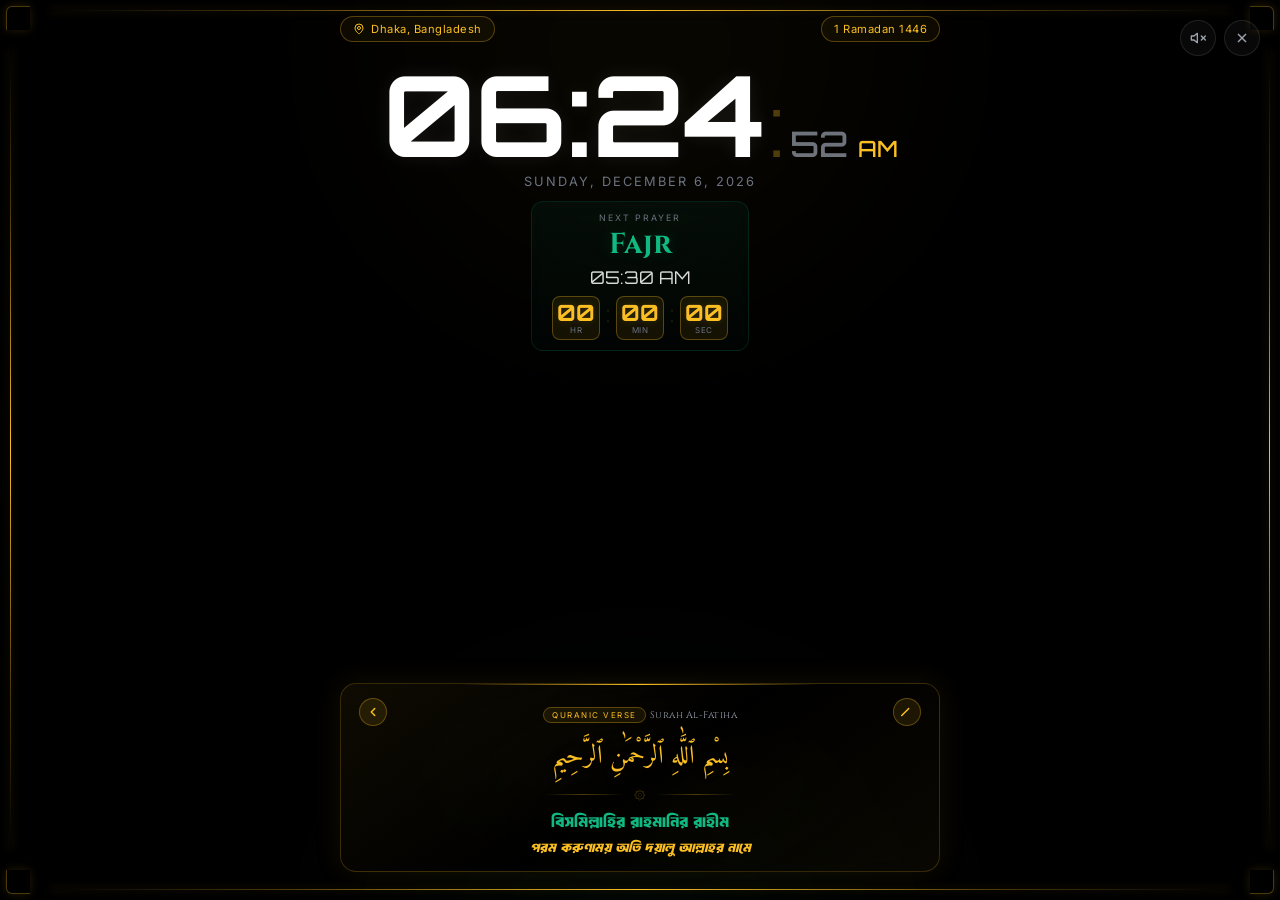
==== display.html @ a0a32475 "Add files via upload" ====
<!DOCTYPE html>
<html lang="en">
<head>
    <meta charset="UTF-8">
    <meta name="viewport" content="width=device-width, initial-scale=1.0, maximum-scale=5.0, user-scalable=no, viewport-fit=cover">
    <title>Noor Al-Waqt | Display Mode</title>
    <meta name="theme-color" content="#000000">

    <!-- Fonts -->
    <link rel="preconnect" href="https://fonts.googleapis.com">
    <link rel="preconnect" href="https://fonts.gstatic.com" crossorigin>
    <link href="https://fonts.googleapis.com/css2?family=Amiri:ital,wght@0,400;0,700;1,400&family=Cinzel:wght@400;700&family=Inter:wght@300;400;500;600&family=Noto+Sans+Bengali:wght@300;400;500;700&family=Orbitron:wght@400;500;600;700&family=Tajawal:wght@400;500;700&display=swap" rel="stylesheet">

    <link rel="stylesheet" href="display.css?v=1.0.3">
    <link rel="icon" type="image/png" href="logo.png" />
</head>
<body>
    <!-- Ambient Glow Effects -->
    <div class="ambient-glow top-glow"></div>
    <div class="ambient-glow bottom-glow"></div>

    <!-- Golden Border Frame -->
    <div class="golden-frame">
        <div class="corner corner-tl"></div>
        <div class="corner corner-tr"></div>
        <div class="corner corner-bl"></div>
        <div class="corner corner-br"></div>
        <div class="frame-line frame-top"></div>
        <div class="frame-line frame-bottom"></div>
        <div class="frame-line frame-left"></div>
        <div class="frame-line frame-right"></div>
    </div>

    <!-- Main Container -->
    <div class="display-container">

        <!-- Header Info -->
        <div class="header-section">
            <div class="location-chip">
                <svg class="location-icon" viewBox="0 0 24 24" fill="none" stroke="currentColor" stroke-width="2">
                    <path d="M20 10c0 6-8 12-8 12s-8-6-8-12a8 8 0 0 1 16 0Z"/>
                    <circle cx="12" cy="10" r="3"/>
                </svg>
                <span id="location-text">Dhaka, Bangladesh</span>
            </div>
            <div class="date-chip">
                <span id="islamic-date">1 Ramadan 1446</span>
            </div>
        </div>

        <!-- Clock Section -->
        <div class="clock-section">
            <div class="clock-display">
                <span class="time-main" id="main-time">00:00</span>
                <span class="time-separator">:</span>
                <span class="time-seconds" id="main-seconds">00</span>
                <span class="time-ampm" id="main-ampm">AM</span>
            </div>
            <div class="gregorian-date" id="gregorian-date">Monday, January 1, 2026</div>
        </div>

        <!-- Prayer Info Section (Hidden during Sunrise) -->
        <div class="prayer-section" id="prayer-section">
            <div class="prayer-label">Next Prayer</div>
            <div class="prayer-name" id="prayer-name">Fajr</div>
            <div class="prayer-time" id="prayer-time">05:30 AM</div>

            <!-- Fixed Width Countdown Boxes -->
            <div class="countdown-wrapper">
                <div class="countdown-box">
                    <span class="countdown-value" id="count-h">00</span>
                    <span class="countdown-label">hr</span>
                </div>
                <span class="countdown-divider">:</span>
                <div class="countdown-box">
                    <span class="countdown-value" id="count-m">00</span>
                    <span class="countdown-label">min</span>
                </div>
                <span class="countdown-divider">:</span>
                <div class="countdown-box">
                    <span class="countdown-value" id="count-s">00</span>
                    <span class="countdown-label">sec</span>
                </div>
            </div>
        </div>

        <!-- Sunrise Message (Shown only during Sunrise) -->
        <div class="sunrise-section hidden" id="sunrise-section">
            <div class="sunrise-icon">
                <svg viewBox="0 0 64 64" fill="none">
                    <circle cx="32" cy="32" r="12" fill="url(#sunGradient)"/>
                    <g stroke="url(#sunGradient)" stroke-width="2" stroke-linecap="round">
                        <line x1="32" y1="8" x2="32" y2="4"/>
                        <line x1="32" y1="60" x2="32" y2="56"/>
                        <line x1="8" y1="32" x2="4" y2="32"/>
                        <line x1="60" y1="32" x2="56" y2="32"/>
                        <line x1="15" y1="15" x2="12" y2="12"/>
                        <line x1="49" y1="49" x2="52" y2="52"/>
                        <line x1="15" y1="49" x2="12" y2="52"/>
                        <line x1="49" y1="15" x2="52" y2="12"/>
                    </g>
                    <defs>
                        <linearGradient id="sunGradient" x1="0" y1="0" x2="64" y2="64">
                            <stop offset="0%" stop-color="#fbbf24"/>
                            <stop offset="100%" stop-color="#f59e0b"/>
                        </linearGradient>
                    </defs>
                </svg>
            </div>
            <div class="sunrise-text">Sunrise</div>
            <div class="sunrise-time" id="sunrise-time">06:15 AM</div>
            <div class="sunrise-message">Time for Ishraq Prayer</div>
        </div>

        <!-- Ayat Box -->
        <div class="ayat-container">
            <div class="ayat-glow"></div>
            <div class="ayat-content">
                <div class="ayat-header">
                    <button id="prev-ayat" class="mini-nav-btn" aria-label="Previous Verse" style="background: rgba(251, 191, 36, 0.1); border: 1px solid var(--gold-dim); color: var(--gold-primary); border-radius: 50%; width: 28px; height: 28px; display: flex; align-items: center; justify-content: center; cursor: pointer;">
                        <svg viewBox="0 0 24 24" width="14" height="14" fill="none" stroke="currentColor" stroke-width="2.5" stroke-linecap="round" stroke-linejoin="round"><path d="m15 18-6-6 6-6"/></svg>
                    </button>
                    <div style="text-align: center; flex: 1;">
                        <span class="ayat-badge">Quranic Verse</span>
                        <span class="surah-name" id="surah-name">Surah Al-Fatiha</span>
                    </div>
                    <button id="next-ayat" class="mini-nav-btn" aria-label="Next Verse" style="background: rgba(251, 191, 36, 0.1); border: 1px solid var(--gold-dim); color: var(--gold-primary); border-radius: 50%; width: 28px; height: 28px; display: flex; align-items: center; justify-content: center; cursor: pointer;">
                        <svg viewBox="0 0 24 24" width="14" height="14" fill="none" stroke="currentColor" stroke-width="2.5" stroke-linecap="round" stroke-linejoin="round"><path d="m9 18 6-6 6-6" transform="rotate(180 12 12)"/></svg>
                    </button>
                </div>
                <div class="ayat-arabic" id="ayat-arabic">بِسْمِ ٱللَّٰهِ ٱلرَّحْمَٰনِ ٱلرَّحِيمِ</div>
                <div class="divider">
                    <span class="divider-line"></span>
                    <span class="divider-icon">۞</span>
                    <span class="divider-line"></span>
                </div>
                <div class="ayat-pronounce" id="ayat-pronounce">বিসমিল্লাহির রাহমানির রাহীম</div>
                <div class="ayat-meaning" id="ayat-meaning">পরম করুণাময় অতি দয়ালু আল্লাহর নামে</div>
            </div>
        </div>

    </div>

    <!-- Exit Button -->
    <button class="exit-btn" id="exit-btn" aria-label="Exit Display Mode">
        <svg viewBox="0 0 24 24" fill="none" stroke="currentColor" stroke-width="2">
            <path d="M18 6 6 18"/>
            <path d="m6 6 12 12"/>
        </svg>
    </button>

    <!-- Mute Button -->
    <button class="mute-btn" id="mute-btn" aria-label="Mute/Unmute Quran Radio">
        <svg id="mute-icon-display" viewBox="0 0 24 24" fill="none" stroke="currentColor" stroke-width="2" stroke-linecap="round" stroke-linejoin="round">
            <path d="M11 5L6 9H2v6h4l5 4V5z"/>
            <line x1="23" y1="9" x2="17" y2="15"/>
            <line x1="17" y1="9" x2="23" y2="15"/>
        </svg>
        <svg id="unmute-icon-display" class="hidden" viewBox="0 0 24 24" fill="none" stroke="currentColor" stroke-width="2" stroke-linecap="round" stroke-linejoin="round">
            <path d="M11 5L6 9H2v6h4l5 4V5z"/>
            <path d="M19.07 4.93a10 10 0 0 1 0 14.14"/>
            <path d="M15.54 8.46a5 5 0 0 1 0 7.07"/>
        </svg>
    </button>

    <script src="display.js?v=1.0.3"></script>
</body>
</html>
---- display.css ----
/* ============================================
   NOOR AL-WAQT - DISPLAY MODE
   Professional AMOLED Display with Golden Glow
   ============================================ */

@font-face {
    font-family: 'BanglaCustom';
    src: url('Bangla_font.ttf') format('truetype');
    font-display: swap;
}

:root {
    --pure-black: #000000;
    --gold-primary: #fbbf24;
    --gold-bright: #fcd34d;
    --gold-dim: rgba(251, 191, 36, 0.3);
    --gold-glow: rgba(251, 191, 36, 0.15);
    --emerald: #10b981;
    --emerald-glow: rgba(16, 185, 129, 0.2);
    --text-white: #ffffff;
    --text-gray: #9ca3af;
    --text-dim: #6b7280;

    --font-digital: 'Orbitron', monospace;
    --font-arabic: 'Amiri', 'Tajawal', serif;
    --font-bangla: 'BanglaCustom', 'Noto Sans Bengali', sans-serif;
    --font-heading: 'Cinzel', serif;
    --font-body: 'Inter', sans-serif;
}

/* Reset - Pure Black Base */
* {
    margin: 0;
    padding: 0;
    box-sizing: border-box;
    -webkit-tap-highlight-color: transparent;
}

html, body {
    width: 100%;
    height: 100%;
    background: var(--pure-black);
    color: var(--text-white);
    font-family: var(--font-body);
    overflow: hidden;
}

/* ============================================
   AMBIENT GLOW EFFECTS
   ============================================ */
.ambient-glow {
    position: fixed;
    width: 60vw;
    height: 60vh;
    border-radius: 50%;
    filter: blur(120px);
    opacity: 0.06;
    pointer-events: none;
    z-index: 0;
}

.top-glow {
    top: -25%;
    left: 50%;
    transform: translateX(-50%);
    background: radial-gradient(circle, var(--gold-primary) 0%, transparent 70%);
}

.bottom-glow {
    bottom: -35%;
    left: 50%;
    transform: translateX(-50%);
    background: radial-gradient(circle, var(--emerald) 0%, transparent 70%);
}

/* ============================================
   GOLDEN FRAME BORDER
   ============================================ */
.golden-frame {
    position: fixed;
    top: 0;
    left: 0;
    right: 0;
    bottom: 0;
    pointer-events: none;
    z-index: 100;
}

.frame-line {
    position: absolute;
    background: linear-gradient(90deg, 
        transparent 0%, 
        var(--gold-dim) 20%, 
        var(--gold-primary) 50%, 
        var(--gold-dim) 80%, 
        transparent 100%
    );
}

.frame-top {
    top: 10px;
    left: 50px;
    right: 50px;
    height: 1px;
    box-shadow: 0 0 8px var(--gold-dim);
}

.frame-bottom {
    bottom: 10px;
    left: 50px;
    right: 50px;
    height: 1px;
    box-shadow: 0 0 8px var(--gold-dim);
}

.frame-left {
    left: 10px;
    top: 50px;
    bottom: 50px;
    width: 1px;
    background: linear-gradient(180deg, 
        transparent 0%, 
        var(--gold-dim) 20%, 
        var(--gold-primary) 50%, 
        var(--gold-dim) 80%, 
        transparent 100%
    );
    box-shadow: 0 0 8px var(--gold-dim);
}

.frame-right {
    right: 10px;
    top: 50px;
    bottom: 50px;
    width: 1px;
    background: linear-gradient(180deg, 
        transparent 0%, 
        var(--gold-dim) 20%, 
        var(--gold-primary) 50%, 
        var(--gold-dim) 80%, 
        transparent 100%
    );
    box-shadow: 0 0 8px var(--gold-dim);
}

/* Corner Accents */
.corner {
    position: absolute;
    width: 24px;
    height: 24px;
    border: 1px solid var(--gold-dim);
    box-shadow: 0 0 10px var(--gold-glow);
}

.corner-tl {
    top: 6px;
    left: 6px;
    border-right: none;
    border-bottom: none;
    border-top-left-radius: 6px;
}

.corner-tr {
    top: 6px;
    right: 6px;
    border-left: none;
    border-bottom: none;
    border-top-right-radius: 6px;
}

.corner-bl {
    bottom: 6px;
    left: 6px;
    border-right: none;
    border-top: none;
    border-bottom-left-radius: 6px;
}

.corner-br {
    bottom: 6px;
    right: 6px;
    border-left: none;
    border-top: none;
    border-bottom-right-radius: 6px;
}

/* ============================================
   MAIN CONTAINER
   ============================================ */
.display-container {
    position: relative;
    width: 100%;
    height: 100vh;
    height: 100dvh;
    display: flex;
    flex-direction: column;
    justify-content: flex-start;
    align-items: center;
    padding: 16px 32px 20px;
    gap: 12px;
    z-index: 10;
    overflow-y: auto;
}

.hidden {
    display: none !important;
}

/* ============================================
   HEADER SECTION
   ============================================ */
.header-section {
    display: flex;
    justify-content: space-between;
    align-items: center;
    width: 100%;
    max-width: 600px;
    flex-shrink: 0;
}

.location-chip, .date-chip {
    display: flex;
    align-items: center;
    gap: 6px;
    padding: 5px 12px;
    background: rgba(251, 191, 36, 0.05);
    border: 1px solid var(--gold-dim);
    border-radius: 16px;
    font-size: 0.7rem;
    color: var(--gold-primary);
    letter-spacing: 0.5px;
}

.location-icon {
    width: 12px;
    height: 12px;
}

/* ============================================
   CLOCK SECTION
   ============================================ */
.clock-section {
    text-align: center;
    flex-shrink: 0;
    margin-top: 4px;
}

.clock-display {
    display: flex;
    align-items: baseline;
    justify-content: center;
    gap: 4px;
    line-height: 1;
}

.time-main {
    font-family: var(--font-digital);
    font-size: clamp(3.5rem, 12vw, 7rem);
    font-weight: 700;
    color: var(--text-white);
    text-shadow: 0 0 20px rgba(255, 255, 255, 0.08);
    letter-spacing: -1px;
}

.time-separator {
    font-family: var(--font-digital);
    font-size: clamp(2.5rem, 8vw, 5rem);
    color: var(--gold-dim);
    animation: pulse 1s ease-in-out infinite;
}

.time-seconds {
    font-family: var(--font-digital);
    font-size: clamp(1.2rem, 4vw, 2.2rem);
    font-weight: 500;
    color: var(--text-gray);
    opacity: 0.7;
    min-width: 50px;
    text-align: center;
}

.time-ampm {
    font-family: var(--font-digital);
    font-size: clamp(0.9rem, 2.5vw, 1.4rem);
    color: var(--gold-primary);
    margin-left: 6px;
    font-weight: 500;
}

.gregorian-date {
    margin-top: 4px;
    font-size: clamp(0.65rem, 1.8vw, 0.8rem);
    color: var(--text-dim);
    letter-spacing: 2px;
    text-transform: uppercase;
}

@keyframes pulse {
    0%, 100% { opacity: 0.4; }
    50% { opacity: 0.9; }
}

/* ============================================
   COMPACT PRAYER SECTION
   ============================================ */
.prayer-section {
    text-align: center;
    padding: 10px 20px;
    background: linear-gradient(180deg, 
        rgba(16, 185, 129, 0.06) 0%, 
        rgba(16, 185, 129, 0.02) 100%
    );
    border: 1px solid rgba(16, 185, 129, 0.15);
    border-radius: 12px;
    backdrop-filter: blur(10px);
    flex-shrink: 0;
}

.prayer-label {
    font-size: 0.55rem;
    color: var(--text-dim);
    text-transform: uppercase;
    letter-spacing: 2px;
    margin-bottom: 2px;
}

.prayer-name {
    font-family: var(--font-heading);
    font-size: clamp(1.2rem, 4vw, 1.8rem);
    color: var(--emerald);
    font-weight: 700;
    text-shadow: 0 0 15px var(--emerald-glow);
    margin-bottom: 2px;
}

.prayer-time {
    font-family: var(--font-digital);
    font-size: clamp(0.85rem, 2.5vw, 1.1rem);
    color: var(--text-white);
    opacity: 0.85;
    margin-bottom: 8px;
}

/* Fixed Width Countdown Boxes */
.countdown-wrapper {
    display: flex;
    justify-content: center;
    align-items: center;
    gap: 6px;
}

.countdown-box {
    display: flex;
    flex-direction: column;
    align-items: center;
    justify-content: center;
    min-width: 44px;
    height: 44px;
    background: rgba(251, 191, 36, 0.08);
    border: 1px solid var(--gold-dim);
    border-radius: 8px;
    padding: 4px;
}

.countdown-value {
    font-family: var(--font-digital);
    font-size: clamp(1.1rem, 3vw, 1.4rem);
    font-weight: 700;
    color: var(--gold-primary);
    line-height: 1;
    text-shadow: 0 0 8px var(--gold-glow);
    min-width: 28px;
    text-align: center;
}

.countdown-label {
    font-size: 0.5rem;
    color: var(--text-dim);
    text-transform: uppercase;
    letter-spacing: 0.5px;
    margin-top: 2px;
}

.countdown-divider {
    font-family: var(--font-digital);
    font-size: clamp(1rem, 2.5vw, 1.3rem);
    color: var(--gold-dim);
    opacity: 0.5;
    padding-bottom: 8px;
}

/* ============================================
   SUNRISE SECTION
   ============================================ */
.sunrise-section {
    text-align: center;
    padding: 12px 28px;
    animation: fadeIn 0.5s ease;
    flex-shrink: 0;
}

@keyframes fadeIn {
    from { opacity: 0; transform: translateY(-10px); }
    to { opacity: 1; transform: translateY(0); }
}

.sunrise-icon {
    width: 48px;
    height: 48px;
    margin: 0 auto 8px;
    animation: sunPulse 3s ease-in-out infinite;
}

@keyframes sunPulse {
    0%, 100% { transform: scale(1); filter: drop-shadow(0 0 8px var(--gold-dim)); }
    50% { transform: scale(1.05); filter: drop-shadow(0 0 15px var(--gold-primary)); }
}

.sunrise-text {
    font-family: var(--font-heading);
    font-size: clamp(1.4rem, 4vw, 2rem);
    color: var(--gold-primary);
    font-weight: 700;
    text-shadow: 0 0 15px var(--gold-glow);
    margin-bottom: 2px;
}

.sunrise-time {
    font-family: var(--font-digital);
    font-size: clamp(1rem, 2.5vw, 1.3rem);
    color: var(--text-white);
    margin-bottom: 6px;
}

.sunrise-message {
    font-size: 0.65rem;
    color: var(--text-gray);
    letter-spacing: 1px;
    padding: 4px 12px;
    background: rgba(251, 191, 36, 0.05);
    border-radius: 16px;
    display: inline-block;
}

/* ============================================
   AYAT CONTAINER
   ============================================ */
.ayat-container {
    position: relative;
    width: 100%;
    max-width: 600px;
    margin-top: auto;
    margin-bottom: 8px;
    flex-shrink: 0;
}

.ayat-glow {
    position: absolute;
    top: 50%;
    left: 50%;
    transform: translate(-50%, -50%);
    width: 85%;
    height: 110%;
    background: radial-gradient(ellipse, var(--gold-glow) 0%, transparent 70%);
    filter: blur(25px);
    opacity: 0.4;
    pointer-events: none;
}

.ayat-content {
    position: relative;
    background: linear-gradient(145deg, 
        rgba(251, 191, 36, 0.06) 0%, 
        rgba(0, 0, 0, 0.9) 50%,
        rgba(251, 191, 36, 0.04) 100%
    );
    border: 1px solid rgba(251, 191, 36, 0.2);
    border-radius: 16px;
    padding: 14px 18px;
    backdrop-filter: blur(15px);
    box-shadow: 0 0 30px rgba(251, 191, 36, 0.08);
}

.ayat-content::before {
    content: '';
    position: absolute;
    top: 0;
    left: 20%;
    right: 20%;
    height: 1px;
    background: linear-gradient(90deg, 
        transparent 0%, 
        var(--gold-primary) 50%, 
        transparent 100%
    );
}

.ayat-header {
    display: flex;
    justify-content: space-between;
    align-items: center;
    margin-bottom: 8px;
}

.ayat-badge {
    font-size: 0.5rem;
    color: var(--gold-primary);
    text-transform: uppercase;
    letter-spacing: 1.5px;
    padding: 2px 8px;
    background: rgba(251, 191, 36, 0.08);
    border-radius: 8px;
    border: 1px solid var(--gold-dim);
}

.surah-name {
    font-family: var(--font-heading);
    font-size: 0.6rem;
    color: var(--text-gray);
    letter-spacing: 0.5px;
}

.ayat-arabic {
    font-family: var(--font-arabic);
    font-size: clamp(1.1rem, 3.5vw, 1.6rem);
    color: var(--gold-primary);
    text-align: center;
    line-height: 1.7;
    direction: rtl;
    text-shadow: 0 0 20px var(--gold-glow);
    margin-bottom: 8px;
    min-height: 45px;
    display: flex;
    align-items: center;
    justify-content: center;
    transition: opacity 0.3s ease;
}

/* Divider */
.divider {
    display: flex;
    align-items: center;
    justify-content: center;
    gap: 10px;
    margin: 8px 0;
}

.divider-line {
    flex: 1;
    max-width: 80px;
    height: 1px;
    background: linear-gradient(90deg, 
        transparent 0%, 
        var(--gold-dim) 50%, 
        transparent 100%
    );
}

.divider-icon {
    color: var(--gold-dim);
    font-size: 0.75rem;
}

.ayat-pronounce {
    font-family: var(--font-bangla);
    font-size: clamp(0.75rem, 2.2vw, 0.95rem);
    color: var(--emerald);
    text-align: center;
    line-height: 1.5;
    margin-bottom: 6px;
    transition: opacity 0.3s ease;
}

.ayat-meaning {
    font-family: var(--font-bangla);
    font-size: clamp(0.65rem, 1.8vw, 0.8rem);
    color: var(--gold-primary);
    text-align: center;
    line-height: 1.4;
    font-style: italic;
    transition: opacity 0.3s ease;
}

/* ============================================
   EXIT BUTTON
   ============================================ */
.exit-btn {
    position: fixed;
    top: 20px;
    right: 20px;
    width: 36px;
    height: 36px;
    background: rgba(255, 255, 255, 0.03);
    border: 1px solid rgba(255, 255, 255, 0.1);
    border-radius: 50%;
    color: var(--text-gray);
    cursor: pointer;
    display: flex;
    align-items: center;
    justify-content: center;
    transition: all 0.3s ease;
    z-index: 200;
}

.exit-btn svg {
    width: 16px;
    height: 16px;
}

.exit-btn:hover {
    background: rgba(239, 68, 68, 0.2);
    border-color: rgba(239, 68, 68, 0.5);
    color: #ef4444;
}

/* ============================================
   MUTE BUTTON
   ============================================ */
.mute-btn {
    position: fixed;
    top: 20px;
    right: 64px;
    width: 36px;
    height: 36px;
    background: rgba(255, 255, 255, 0.03);
    border: 1px solid rgba(255, 255, 255, 0.1);
    border-radius: 50%;
    color: var(--text-gray);
    cursor: pointer;
    display: flex;
    align-items: center;
    justify-content: center;
    transition: all 0.3s ease;
    z-index: 200;
}

.mute-btn svg {
    width: 16px;
    height: 16px;
}

.mute-btn:hover {
    background: rgba(251, 191, 36, 0.1);
    border-color: var(--gold-dim);
    color: var(--gold-primary);
}

.mute-btn.active {
    background: rgba(251, 191, 36, 0.15);
    border-color: var(--gold-primary);
    color: var(--gold-primary);
}

.mini-nav-btn {
    transition: all 0.2s ease;
}

.mini-nav-btn:hover {
    background: rgba(251, 191, 36, 0.2) !important;
    transform: scale(1.1);
}

.mini-nav-btn:active {
    transform: scale(0.9);
}

/* ============================================
   RESPONSIVE DESIGN
   ============================================ */

/* Mobile Portrait */
@media (max-width: 480px) {
    .display-container {
        padding: 14px 20px 16px;
        gap: 10px;
    }

    .header-section {
        max-width: 100%;
    }

    .location-chip, .date-chip {
        font-size: 0.6rem;
        padding: 4px 8px;
    }

    .clock-section {
        margin-top: 2px;
    }

    .time-seconds {
        min-width: 40px;
    }

    .prayer-section {
        padding: 8px 16px;
    }

    .countdown-box {
        min-width: 38px;
        height: 38px;
    }

    .countdown-value {
        font-size: 1rem;
        min-width: 24px;
    }

    .ayat-container {
        max-width: 100%;
        margin-bottom: 4px;
    }

    .ayat-content {
        padding: 12px 14px;
    }

    .golden-frame .frame-top,
    .golden-frame .frame-bottom {
        left: 30px;
        right: 30px;
    }

    .golden-frame .frame-left,
    .golden-frame .frame-right {
        top: 35px;
        bottom: 35px;
    }

    .corner {
        width: 18px;
        height: 18px;
    }

    .exit-btn, .mute-btn {
        width: 32px;
        height: 32px;
    }

    .mute-btn {
        right: 56px;
    }
}

/* Mobile Landscape - KEY FIX */
@media (max-height: 500px) and (orientation: landscape) {
    .display-container {
        padding: 10px 40px 12px;
        gap: 6px;
        justify-content: flex-start;
    }

    .header-section {
        max-width: 500px;
    }

    .clock-section {
        margin-top: 0;
    }

    .time-main {
        font-size: clamp(2.2rem, 10vh, 4rem);
    }

    .time-separator {
        font-size: clamp(1.6rem, 7vh, 3rem);
    }

    .time-seconds {
        font-size: clamp(0.9rem, 3vh, 1.4rem);
        min-width: 36px;
    }

    .time-ampm {
        font-size: clamp(0.7rem, 2vh, 1rem);
    }

    .prayer-section {
        padding: 6px 16px;
    }

    .prayer-name {
        font-size: clamp(1rem, 3.5vh, 1.5rem);
    }

    .countdown-box {
        min-width: 36px;
        height: 36px;
    }

    .countdown-value {
        font-size: 0.95rem;
    }

    .sunrise-section {
        padding: 8px 20px;
    }

    .sunrise-icon {
        width: 36px;
        height: 36px;
    }

    .ayat-container {
        max-width: 450px;
        margin-top: 4px;
        margin-bottom: 2px;
    }

    .ayat-content {
        padding: 10px 14px;
    }

    .ayat-arabic {
        font-size: clamp(0.9rem, 2.8vh, 1.3rem);
        min-height: 32px;
        margin-bottom: 4px;
    }

    .divider {
        margin: 4px 0;
    }

    .ayat-pronounce {
        font-size: clamp(0.65rem, 2vh, 0.8rem);
        margin-bottom: 2px;
    }

    .ayat-meaning {
    font-size: clamp(0.55rem, 1.6vh, 0.7rem);
    }

    .exit-btn, .mute-btn {
        top: 10px;
        width: 28px;
        height: 28px;
    }

    .mute-btn {
        right: 44px;
    }
}

/* Tablet */
@media (min-width: 769px) and (max-width: 1024px) {
    .display-container {
        padding: 20px 50px 24px;
        gap: 14px;
    }

    .ayat-container {
        max-width: 550px;
    }
}

/* Large Screens */
@media (min-width: 1400px) {
    .display-container {
        padding: 24px 80px 28px;
        gap: 16px;
    }

    .ayat-container {
        max-width: 700px;
    }
}

/* AMOLED Optimization */
@media (prefers-color-scheme: dark) {
    body {
        background: #000000;
    }
}

/* Reduced Motion */
@media (prefers-reduced-motion: reduce) {
    * {
        animation: none !important;
        transition: none !important;
    }
}
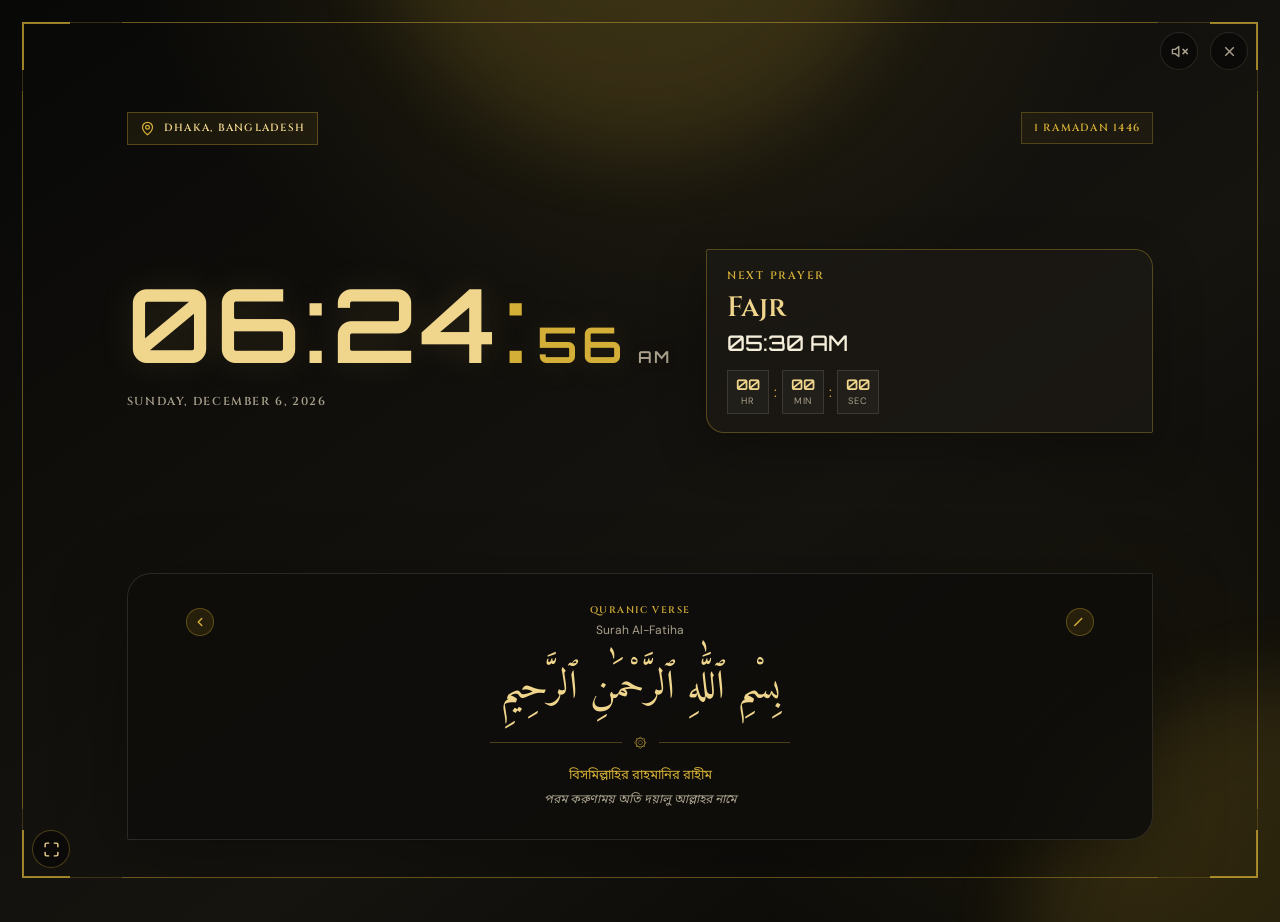
==== commit b4da7aa0: "Add files via upload" ====
--- a/display.html
+++ b/display.html
@@ -4,7 +4,7 @@
     <meta charset="UTF-8">
     <meta name="viewport" content="width=device-width, initial-scale=1.0, maximum-scale=5.0, user-scalable=no, viewport-fit=cover">
     <title>Noor Al-Waqt | Display Mode</title>
-    <meta name="theme-color" content="#000000">
+    <meta name="theme-color" content="#040a09">
 
     <!-- Fonts -->
     <link rel="preconnect" href="https://fonts.googleapis.com">
@@ -15,6 +15,12 @@
     <link rel="icon" type="image/png" href="logo.png" />
 </head>
 <body>
+    <div class="orientation-lock" aria-live="polite">
+        <div class="orientation-lock-mark">↔</div>
+        <h1>Landscape display</h1>
+        <p>For the best prayer display, rotate your device sideways.</p>
+    </div>
+
     <!-- Ambient Glow Effects -->
     <div class="ambient-glow top-glow"></div>
     <div class="ambient-glow bottom-glow"></div>
@@ -163,6 +169,11 @@
         </svg>
     </button>
 
+    <button id="fullscreen-toggle-btn" class="fullscreen-toggle" type="button" aria-label="Enter Fullscreen" title="Enter Fullscreen">
+        <svg id="fullscreen-enter-icon" xmlns="http://www.w3.org/2000/svg" width="20" height="20" viewBox="0 0 24 24" fill="none" stroke="currentColor" stroke-width="2" stroke-linecap="round" stroke-linejoin="round" aria-hidden="true"><path d="M8 3H5a2 2 0 0 0-2 2v3"/><path d="M21 8V5a2 2 0 0 0-2-2h-3"/><path d="M3 16v3a2 2 0 0 0 2 2h3"/><path d="M16 21h3a2 2 0 0 0 2-2v-3"/></svg>
+        <svg id="fullscreen-exit-icon" class="hidden" xmlns="http://www.w3.org/2000/svg" width="20" height="20" viewBox="0 0 24 24" fill="none" stroke="currentColor" stroke-width="2" stroke-linecap="round" stroke-linejoin="round" aria-hidden="true"><path d="M8 3v3a2 2 0 0 1-2 2H3"/><path d="M21 8h-3a2 2 0 0 1-2-2V3"/><path d="M3 16h3a2 2 0 0 1 2 2v3"/><path d="M16 21v-3a2 2 0 0 1 2-2h3"/></svg>
+    </button>
+
     <script src="display.js?v=1.0.3"></script>
 </body>
 </html>
--- a/display.css
+++ b/display.css
@@ -1,881 +1,149 @@
-/* ============================================
-   NOOR AL-WAQT - DISPLAY MODE
-   Professional AMOLED Display with Golden Glow
-   ============================================ */
+@import url('https://fonts.googleapis.com/css2?family=Amiri:wght@400;700&family=Cinzel:wght@400;600;700&family=DM+Sans:wght@400;500;600;700&family=Noto+Sans+Bengali:wght@400;500;700&family=Orbitron:wght@500;600;700&display=swap');
 
-@font-face {
-    font-family: 'BanglaCustom';
-    src: url('Bangla_font.ttf') format('truetype');
-    font-display: swap;
+:root {
+    --night: #080807;
+    --night-soft: #16140f;
+    --panel: rgba(27, 25, 19, .9);
+    --gold: #d4af37;
+    --gold-soft: #f0d58c;
+    --gold-accent: #d4af37;
+    --gold-primary: #d4af37;
+    --gold-dim: rgba(212, 175, 55, .32);
+    --ivory: #f5eedb;
+    --muted: #a9a18d;
+    --line: rgba(212, 175, 55, .32);
+    --line-soft: rgba(245, 238, 211, .12);
+    --font-display: 'Cinzel', Georgia, serif;
+    --font-body: 'DM Sans', sans-serif;
+    --font-arabic: 'Amiri', serif;
+    --font-bangla: 'Noto Sans Bengali', sans-serif;
+    --font-digital: 'Orbitron', monospace;
 }
 
-:root {
-    --pure-black: #000000;
-    --gold-primary: #fbbf24;
-    --gold-bright: #fcd34d;
-    --gold-dim: rgba(251, 191, 36, 0.3);
-    --gold-glow: rgba(251, 191, 36, 0.15);
-    --emerald: #10b981;
-    --emerald-glow: rgba(16, 185, 129, 0.2);
-    --text-white: #ffffff;
-    --text-gray: #9ca3af;
-    --text-dim: #6b7280;
+* { box-sizing: border-box; margin: 0; padding: 0; }
+html, body { min-width: 320px; min-height: 100%; }
+body {
+    min-height: 100vh;
+    overflow: hidden;
+    color: var(--ivory);
+    background:
+        radial-gradient(circle at 50% -20%, rgba(212, 175, 55, .16), transparent 42%),
+        radial-gradient(circle at 90% 90%, rgba(212, 175, 55, .08), transparent 28%),
+        linear-gradient(145deg, var(--night) 0%, var(--night-soft) 60%, #050504 100%);
+    font: 400 14px/1.5 var(--font-body);
+    -webkit-font-smoothing: antialiased;
+}
+body::before {
+    position: fixed;
+    inset: 0;
+    content: '';
+    pointer-events: none;
+    opacity: .18;
+    background-image: linear-gradient(30deg, rgba(255,255,255,.04) 12%, transparent 12.5%, transparent 87%, rgba(255,255,255,.04) 87.5%), linear-gradient(150deg, rgba(255,255,255,.04) 12%, transparent 12.5%, transparent 87%, rgba(255,255,255,.04) 87.5%);
+    background-size: 72px 124px;
+}
+button { font: inherit; }
+.hidden { display: none !important; }
 
-    --font-digital: 'Orbitron', monospace;
-    --font-arabic: 'Amiri', 'Tajawal', serif;
-    --font-bangla: 'BanglaCustom', 'Noto Sans Bengali', sans-serif;
-    --font-heading: 'Cinzel', serif;
-    --font-body: 'Inter', sans-serif;
+.ambient-glow { position: fixed; width: 42vw; height: 42vw; border-radius: 50%; pointer-events: none; filter: blur(40px); opacity: .13; }
+    .top-glow { top: -30vw; left: 29%; background: var(--gold); }
+.bottom-glow { right: -22vw; bottom: -25vw; background: var(--gold-accent); }
+.golden-frame { position: fixed; inset: 22px; z-index: 2; pointer-events: none; border: 1px solid rgba(212,175,55,.22); }
+.frame-line { position: absolute; background: var(--line); }
+.frame-top, .frame-bottom { left: 8%; right: 8%; height: 1px; }
+.frame-top { top: -1px; } .frame-bottom { bottom: -1px; }
+.frame-left, .frame-right { top: 8%; bottom: 8%; width: 1px; }
+.frame-left { left: -1px; } .frame-right { right: -1px; }
+.corner { position: absolute; width: 48px; height: 48px; border-color: var(--gold); border-style: solid; opacity: .7; }
+.corner-tl { top: -1px; left: -1px; border-width: 2px 0 0 2px; }
+.corner-tr { top: -1px; right: -1px; border-width: 2px 2px 0 0; }
+.corner-bl { bottom: -1px; left: -1px; border-width: 0 0 2px 2px; }
+.corner-br { right: -1px; bottom: -1px; border-width: 0 2px 2px 0; }
+
+.display-container { position: relative; z-index: 3; display: grid; grid-template-columns: minmax(0, 1.1fr) minmax(290px, .9fr); grid-template-rows: auto auto auto; gap: clamp(16px, 2.5vw, 36px); align-items: center; width: min(1180px, calc(100% - 44px)); height: calc(100vh - 44px); margin: 22px auto; padding: clamp(42px, 6vh, 70px) clamp(30px, 6vw, 92px) 38px; overflow-y: auto; overflow-x: hidden; }
+.header-section { grid-column: 1 / -1; display: flex; justify-content: space-between; align-items: center; gap: 20px; }
+.location-chip, .date-chip { display: inline-flex; align-items: center; gap: 9px; padding: 8px 12px; border: 1px solid var(--line); color: var(--gold-soft); background: rgba(212,175,55,.08); font: 600 .65rem var(--font-display); letter-spacing: .12em; text-transform: uppercase; }
+.location-icon { width: 15px; height: 15px; color: var(--gold-accent); }
+.date-chip { color: var(--gold-accent); border-color: rgba(212,175,55,.28); background: rgba(212,175,55,.06); }
+.clock-section { grid-column: 1; align-self: center; }
+.clock-display { display: flex; align-items: baseline; color: var(--gold-soft); font: 600 clamp(2.5rem, 8vw, 6.5rem) var(--font-digital); letter-spacing: .04em; line-height: 1; text-shadow: 0 0 35px rgba(216,179,90,.14); }
+.time-separator { margin: 0 .04em; color: var(--gold); animation: blink 2s steps(2) infinite; }
+.time-seconds { color: var(--gold-accent); font-size: .48em; }
+.time-ampm { margin-left: 12px; color: var(--muted); font-size: .16em; letter-spacing: .12em; }
+.gregorian-date { margin-top: 18px; color: var(--muted); font: 600 .72rem var(--font-display); letter-spacing: .14em; text-transform: uppercase; }
+.prayer-section, .sunrise-section { grid-column: 2; align-self: center; padding: 18px 20px; border: 1px solid var(--line); border-radius: 2px 18px 2px 18px; background: var(--panel); box-shadow: 0 18px 50px rgba(0,0,0,.28); animation: displayReveal 700ms 180ms ease both; will-change: transform, opacity; }
+.prayer-label { color: var(--gold-accent); font: 600 .68rem var(--font-display); letter-spacing: .16em; text-transform: uppercase; }
+.prayer-name { margin-top: 6px; color: var(--gold-soft); font: 600 clamp(1.15rem, 2.4vw, 1.75rem) var(--font-display); }
+.prayer-time { margin-top: 3px; color: var(--ivory); font: 500 clamp(1rem, 2.3vw, 1.35rem) var(--font-digital); }
+.countdown-wrapper { display: flex; align-items: center; gap: 5px; margin-top: 14px; }
+.countdown-box { display: grid; place-items: center; min-width: 42px; height: 44px; padding: 4px; border: 1px solid var(--line-soft); background: rgba(255,255,255,.035); }
+.countdown-value { color: var(--gold-soft); font: 600 .92rem var(--font-digital); }
+.countdown-label { color: var(--muted); font-size: .58rem; letter-spacing: .1em; text-transform: uppercase; }
+.countdown-divider { color: var(--gold); }
+.sunrise-section { text-align: center; }
+.sunrise-icon svg { width: 36px; height: 36px; }
+.sunrise-text { margin-top: 7px; color: var(--gold-soft); font: 600 1.2rem var(--font-display); }
+.sunrise-time { margin-top: 6px; font: 500 1rem var(--font-digital); }
+.sunrise-message { margin-top: 10px; color: var(--muted); font-size: .8rem; }
+
+.ayat-container { grid-column: 1 / -1; align-self: end; border: 1px solid var(--line-soft); border-radius: 24px 2px 24px 2px; background: rgba(14, 13, 11, .86); box-shadow: 0 20px 80px rgba(0,0,0,.32); animation: displayReveal 700ms 320ms ease both; will-change: transform, opacity; }
+.ayat-content { position: relative; padding: clamp(18px, 3vw, 30px) clamp(22px, 5vw, 58px); text-align: center; }
+.ayat-header { display: flex; align-items: center; gap: 14px; }
+.ayat-header > div { flex: 1; }
+.mini-nav-btn { display: grid; place-items: center; flex: 0 0 auto; width: 30px; height: 30px; border: 1px solid var(--line); border-radius: 50%; color: var(--gold); background: rgba(212,175,55,.08); cursor: pointer; transition: 200ms ease; }
+.mini-nav-btn:hover { color: var(--night); background: var(--gold); }
+.ayat-badge { display: block; color: var(--gold-accent); font: 600 .6rem var(--font-display); letter-spacing: .15em; text-transform: uppercase; }
+.surah-name { display: block; margin-top: 4px; color: var(--muted); font-size: .75rem; }
+.ayat-arabic { margin-top: 18px; color: var(--gold-soft); font: 400 clamp(1.4rem, 3.5vw, 2.5rem)/1.55 var(--font-arabic); }
+.divider { display: flex; align-items: center; gap: 12px; width: min(300px, 60%); margin: 14px auto; color: var(--gold); }
+.divider-line { height: 1px; flex: 1; background: var(--line); }
+.divider-icon { font-size: .8rem; }
+.ayat-pronounce, .ayat-meaning { font-family: var(--font-bangla); }
+.ayat-pronounce { color: var(--gold-accent); font-size: .82rem; }
+.ayat-meaning { margin-top: 5px; color: var(--muted); font-size: .76rem; font-style: italic; }
+
+.exit-btn, .mute-btn, .fullscreen-toggle { position: fixed; z-index: 20; display: grid; place-items: center; width: 38px; height: 38px; border: 1px solid var(--line-soft); border-radius: 50%; color: var(--muted); background: rgba(12,11,9,.9); cursor: pointer; transition: 200ms ease; }
+.exit-btn { top: 32px; right: 32px; }
+.mute-btn { top: 32px; right: 82px; }
+.fullscreen-toggle { left: 32px; bottom: 32px; color: var(--gold-soft); border-color: var(--line); }
+.exit-btn:hover { color: #f0907d; border-color: #f0907d; }
+.mute-btn:hover, .fullscreen-toggle:hover { color: var(--night); background: var(--gold); border-color: var(--gold); }
+.exit-btn svg, .mute-btn svg, .fullscreen-toggle svg { width: 17px; height: 17px; }
+.orientation-lock { display: none; }
+@keyframes blink { 50% { opacity: .25; } }
+@keyframes displayReveal { from { opacity: 0; transform: translateY(14px) scale(.985); } to { opacity: 1; transform: translateY(0) scale(1); } }
+@media (prefers-reduced-motion: reduce) { *, *::before, *::after { animation-duration: .01ms !important; animation-iteration-count: 1 !important; transition-duration: .01ms !important; } }
+@media (max-width: 760px) {
+    body { overflow: auto; }
+    .display-container { display: flex; flex-direction: column; justify-content: flex-start; gap: 20px; width: calc(100% - 24px); height: calc(100vh - 24px); min-height: calc(100vh - 24px); margin: 12px auto; padding: 62px 22px 62px; overflow-y: auto; }
+    .header-section, .clock-section, .prayer-section, .sunrise-section, .ayat-container { width: 100%; }
+    .clock-section { text-align: center; }
+    .clock-display { justify-content: center; font-size: clamp(2.15rem, 14vw, 4.4rem); }
+    .gregorian-date { margin-top: 12px; }
+    .prayer-section, .sunrise-section { padding: 16px; }
+    .ayat-container { align-self: auto; }
+    .ayat-content { padding: 17px 16px; }
+    .golden-frame { inset: 12px; }
+    .frame-top, .frame-bottom { left: 10%; right: 10%; }
+    .exit-btn { top: 20px; right: 20px; }
+    .mute-btn { top: 20px; right: 66px; }
+    .fullscreen-toggle { left: 20px; bottom: 20px; }
 }
-
-/* Reset - Pure Black Base */
-* {
-    margin: 0;
-    padding: 0;
-    box-sizing: border-box;
-    -webkit-tap-highlight-color: transparent;
+@media (max-width: 760px) and (orientation: portrait) {
+    .display-container, .golden-frame, .exit-btn, .mute-btn, .fullscreen-toggle, .ambient-glow { display: none; }
+    .orientation-lock { position: fixed; inset: 12px; z-index: 10; display: grid; place-content: center; padding: 28px; border: 1px solid var(--line); background: rgba(8, 8, 7, .97); text-align: center; }
+    .orientation-lock-mark { color: var(--gold-soft); font: 400 3rem var(--font-display); }
+    .orientation-lock h1 { margin-top: 12px; color: var(--gold-soft); font: 600 1.1rem var(--font-display); }
+    .orientation-lock p { max-width: 260px; margin: 8px auto 0; color: var(--muted); font-size: .85rem; }
 }
-
-html, body {
-    width: 100%;
-    height: 100%;
-    background: var(--pure-black);
-    color: var(--text-white);
-    font-family: var(--font-body);
-    overflow: hidden;
+@media (max-height: 560px) and (orientation: landscape) {
+    .display-container { display: grid; grid-template-columns: 1fr 1fr; grid-template-rows: auto auto auto; gap: 6px 18px; width: calc(100% - 24px); height: calc(100vh - 24px); min-height: calc(100vh - 24px); margin: 12px auto; padding: 24px 48px 18px; }
+    .header-section { grid-column: 1 / -1; }
+    .clock-display { font-size: clamp(2rem, 8vw, 4rem); }
+    .gregorian-date { margin-top: 6px; }
+    .prayer-section { padding: 10px 16px; }
+    .ayat-container { grid-column: 1 / -1; }
+    .ayat-content { padding: 10px 30px; }
+    .ayat-arabic { margin-top: 8px; font-size: 1.45rem; }
+    .divider { margin: 5px auto; }
 }
-
-/* ============================================
-   AMBIENT GLOW EFFECTS
-   ============================================ */
-.ambient-glow {
-    position: fixed;
-    width: 60vw;
-    height: 60vh;
-    border-radius: 50%;
-    filter: blur(120px);
-    opacity: 0.06;
-    pointer-events: none;
-    z-index: 0;
-}
-
-.top-glow {
-    top: -25%;
-    left: 50%;
-    transform: translateX(-50%);
-    background: radial-gradient(circle, var(--gold-primary) 0%, transparent 70%);
-}
-
-.bottom-glow {
-    bottom: -35%;
-    left: 50%;
-    transform: translateX(-50%);
-    background: radial-gradient(circle, var(--emerald) 0%, transparent 70%);
-}
-
-/* ============================================
-   GOLDEN FRAME BORDER
-   ============================================ */
-.golden-frame {
-    position: fixed;
-    top: 0;
-    left: 0;
-    right: 0;
-    bottom: 0;
-    pointer-events: none;
-    z-index: 100;
-}
-
-.frame-line {
-    position: absolute;
-    background: linear-gradient(90deg, 
-        transparent 0%, 
-        var(--gold-dim) 20%, 
-        var(--gold-primary) 50%, 
-        var(--gold-dim) 80%, 
-        transparent 100%
-    );
-}
-
-.frame-top {
-    top: 10px;
-    left: 50px;
-    right: 50px;
-    height: 1px;
-    box-shadow: 0 0 8px var(--gold-dim);
-}
-
-.frame-bottom {
-    bottom: 10px;
-    left: 50px;
-    right: 50px;
-    height: 1px;
-    box-shadow: 0 0 8px var(--gold-dim);
-}
-
-.frame-left {
-    left: 10px;
-    top: 50px;
-    bottom: 50px;
-    width: 1px;
-    background: linear-gradient(180deg, 
-        transparent 0%, 
-        var(--gold-dim) 20%, 
-        var(--gold-primary) 50%, 
-        var(--gold-dim) 80%, 
-        transparent 100%
-    );
-    box-shadow: 0 0 8px var(--gold-dim);
-}
-
-.frame-right {
-    right: 10px;
-    top: 50px;
-    bottom: 50px;
-    width: 1px;
-    background: linear-gradient(180deg, 
-        transparent 0%, 
-        var(--gold-dim) 20%, 
-        var(--gold-primary) 50%, 
-        var(--gold-dim) 80%, 
-        transparent 100%
-    );
-    box-shadow: 0 0 8px var(--gold-dim);
-}
-
-/* Corner Accents */
-.corner {
-    position: absolute;
-    width: 24px;
-    height: 24px;
-    border: 1px solid var(--gold-dim);
-    box-shadow: 0 0 10px var(--gold-glow);
-}
-
-.corner-tl {
-    top: 6px;
-    left: 6px;
-    border-right: none;
-    border-bottom: none;
-    border-top-left-radius: 6px;
-}
-
-.corner-tr {
-    top: 6px;
-    right: 6px;
-    border-left: none;
-    border-bottom: none;
-    border-top-right-radius: 6px;
-}
-
-.corner-bl {
-    bottom: 6px;
-    left: 6px;
-    border-right: none;
-    border-top: none;
-    border-bottom-left-radius: 6px;
-}
-
-.corner-br {
-    bottom: 6px;
-    right: 6px;
-    border-left: none;
-    border-top: none;
-    border-bottom-right-radius: 6px;
-}
-
-/* ============================================
-   MAIN CONTAINER
-   ============================================ */
-.display-container {
-    position: relative;
-    width: 100%;
-    height: 100vh;
-    height: 100dvh;
-    display: flex;
-    flex-direction: column;
-    justify-content: flex-start;
-    align-items: center;
-    padding: 16px 32px 20px;
-    gap: 12px;
-    z-index: 10;
-    overflow-y: auto;
-}
-
-.hidden {
-    display: none !important;
-}
-
-/* ============================================
-   HEADER SECTION
-   ============================================ */
-.header-section {
-    display: flex;
-    justify-content: space-between;
-    align-items: center;
-    width: 100%;
-    max-width: 600px;
-    flex-shrink: 0;
-}
-
-.location-chip, .date-chip {
-    display: flex;
-    align-items: center;
-    gap: 6px;
-    padding: 5px 12px;
-    background: rgba(251, 191, 36, 0.05);
-    border: 1px solid var(--gold-dim);
-    border-radius: 16px;
-    font-size: 0.7rem;
-    color: var(--gold-primary);
-    letter-spacing: 0.5px;
-}
-
-.location-icon {
-    width: 12px;
-    height: 12px;
-}
-
-/* ============================================
-   CLOCK SECTION
-   ============================================ */
-.clock-section {
-    text-align: center;
-    flex-shrink: 0;
-    margin-top: 4px;
-}
-
-.clock-display {
-    display: flex;
-    align-items: baseline;
-    justify-content: center;
-    gap: 4px;
-    line-height: 1;
-}
-
-.time-main {
-    font-family: var(--font-digital);
-    font-size: clamp(3.5rem, 12vw, 7rem);
-    font-weight: 700;
-    color: var(--text-white);
-    text-shadow: 0 0 20px rgba(255, 255, 255, 0.08);
-    letter-spacing: -1px;
-}
-
-.time-separator {
-    font-family: var(--font-digital);
-    font-size: clamp(2.5rem, 8vw, 5rem);
-    color: var(--gold-dim);
-    animation: pulse 1s ease-in-out infinite;
-}
-
-.time-seconds {
-    font-family: var(--font-digital);
-    font-size: clamp(1.2rem, 4vw, 2.2rem);
-    font-weight: 500;
-    color: var(--text-gray);
-    opacity: 0.7;
-    min-width: 50px;
-    text-align: center;
-}
-
-.time-ampm {
-    font-family: var(--font-digital);
-    font-size: clamp(0.9rem, 2.5vw, 1.4rem);
-    color: var(--gold-primary);
-    margin-left: 6px;
-    font-weight: 500;
-}
-
-.gregorian-date {
-    margin-top: 4px;
-    font-size: clamp(0.65rem, 1.8vw, 0.8rem);
-    color: var(--text-dim);
-    letter-spacing: 2px;
-    text-transform: uppercase;
-}
-
-@keyframes pulse {
-    0%, 100% { opacity: 0.4; }
-    50% { opacity: 0.9; }
-}
-
-/* ============================================
-   COMPACT PRAYER SECTION
-   ============================================ */
-.prayer-section {
-    text-align: center;
-    padding: 10px 20px;
-    background: linear-gradient(180deg, 
-        rgba(16, 185, 129, 0.06) 0%, 
-        rgba(16, 185, 129, 0.02) 100%
-    );
-    border: 1px solid rgba(16, 185, 129, 0.15);
-    border-radius: 12px;
-    backdrop-filter: blur(10px);
-    flex-shrink: 0;
-}
-
-.prayer-label {
-    font-size: 0.55rem;
-    color: var(--text-dim);
-    text-transform: uppercase;
-    letter-spacing: 2px;
-    margin-bottom: 2px;
-}
-
-.prayer-name {
-    font-family: var(--font-heading);
-    font-size: clamp(1.2rem, 4vw, 1.8rem);
-    color: var(--emerald);
-    font-weight: 700;
-    text-shadow: 0 0 15px var(--emerald-glow);
-    margin-bottom: 2px;
-}
-
-.prayer-time {
-    font-family: var(--font-digital);
-    font-size: clamp(0.85rem, 2.5vw, 1.1rem);
-    color: var(--text-white);
-    opacity: 0.85;
-    margin-bottom: 8px;
-}
-
-/* Fixed Width Countdown Boxes */
-.countdown-wrapper {
-    display: flex;
-    justify-content: center;
-    align-items: center;
-    gap: 6px;
-}
-
-.countdown-box {
-    display: flex;
-    flex-direction: column;
-    align-items: center;
-    justify-content: center;
-    min-width: 44px;
-    height: 44px;
-    background: rgba(251, 191, 36, 0.08);
-    border: 1px solid var(--gold-dim);
-    border-radius: 8px;
-    padding: 4px;
-}
-
-.countdown-value {
-    font-family: var(--font-digital);
-    font-size: clamp(1.1rem, 3vw, 1.4rem);
-    font-weight: 700;
-    color: var(--gold-primary);
-    line-height: 1;
-    text-shadow: 0 0 8px var(--gold-glow);
-    min-width: 28px;
-    text-align: center;
-}
-
-.countdown-label {
-    font-size: 0.5rem;
-    color: var(--text-dim);
-    text-transform: uppercase;
-    letter-spacing: 0.5px;
-    margin-top: 2px;
-}
-
-.countdown-divider {
-    font-family: var(--font-digital);
-    font-size: clamp(1rem, 2.5vw, 1.3rem);
-    color: var(--gold-dim);
-    opacity: 0.5;
-    padding-bottom: 8px;
-}
-
-/* ============================================
-   SUNRISE SECTION
-   ============================================ */
-.sunrise-section {
-    text-align: center;
-    padding: 12px 28px;
-    animation: fadeIn 0.5s ease;
-    flex-shrink: 0;
-}
-
-@keyframes fadeIn {
-    from { opacity: 0; transform: translateY(-10px); }
-    to { opacity: 1; transform: translateY(0); }
-}
-
-.sunrise-icon {
-    width: 48px;
-    height: 48px;
-    margin: 0 auto 8px;
-    animation: sunPulse 3s ease-in-out infinite;
-}
-
-@keyframes sunPulse {
-    0%, 100% { transform: scale(1); filter: drop-shadow(0 0 8px var(--gold-dim)); }
-    50% { transform: scale(1.05); filter: drop-shadow(0 0 15px var(--gold-primary)); }
-}
-
-.sunrise-text {
-    font-family: var(--font-heading);
-    font-size: clamp(1.4rem, 4vw, 2rem);
-    color: var(--gold-primary);
-    font-weight: 700;
-    text-shadow: 0 0 15px var(--gold-glow);
-    margin-bottom: 2px;
-}
-
-.sunrise-time {
-    font-family: var(--font-digital);
-    font-size: clamp(1rem, 2.5vw, 1.3rem);
-    color: var(--text-white);
-    margin-bottom: 6px;
-}
-
-.sunrise-message {
-    font-size: 0.65rem;
-    color: var(--text-gray);
-    letter-spacing: 1px;
-    padding: 4px 12px;
-    background: rgba(251, 191, 36, 0.05);
-    border-radius: 16px;
-    display: inline-block;
-}
-
-/* ============================================
-   AYAT CONTAINER
-   ============================================ */
-.ayat-container {
-    position: relative;
-    width: 100%;
-    max-width: 600px;
-    margin-top: auto;
-    margin-bottom: 8px;
-    flex-shrink: 0;
-}
-
-.ayat-glow {
-    position: absolute;
-    top: 50%;
-    left: 50%;
-    transform: translate(-50%, -50%);
-    width: 85%;
-    height: 110%;
-    background: radial-gradient(ellipse, var(--gold-glow) 0%, transparent 70%);
-    filter: blur(25px);
-    opacity: 0.4;
-    pointer-events: none;
-}
-
-.ayat-content {
-    position: relative;
-    background: linear-gradient(145deg, 
-        rgba(251, 191, 36, 0.06) 0%, 
-        rgba(0, 0, 0, 0.9) 50%,
-        rgba(251, 191, 36, 0.04) 100%
-    );
-    border: 1px solid rgba(251, 191, 36, 0.2);
-    border-radius: 16px;
-    padding: 14px 18px;
-    backdrop-filter: blur(15px);
-    box-shadow: 0 0 30px rgba(251, 191, 36, 0.08);
-}
-
-.ayat-content::before {
-    content: '';
-    position: absolute;
-    top: 0;
-    left: 20%;
-    right: 20%;
-    height: 1px;
-    background: linear-gradient(90deg, 
-        transparent 0%, 
-        var(--gold-primary) 50%, 
-        transparent 100%
-    );
-}
-
-.ayat-header {
-    display: flex;
-    justify-content: space-between;
-    align-items: center;
-    margin-bottom: 8px;
-}
-
-.ayat-badge {
-    font-size: 0.5rem;
-    color: var(--gold-primary);
-    text-transform: uppercase;
-    letter-spacing: 1.5px;
-    padding: 2px 8px;
-    background: rgba(251, 191, 36, 0.08);
-    border-radius: 8px;
-    border: 1px solid var(--gold-dim);
-}
-
-.surah-name {
-    font-family: var(--font-heading);
-    font-size: 0.6rem;
-    color: var(--text-gray);
-    letter-spacing: 0.5px;
-}
-
-.ayat-arabic {
-    font-family: var(--font-arabic);
-    font-size: clamp(1.1rem, 3.5vw, 1.6rem);
-    color: var(--gold-primary);
-    text-align: center;
-    line-height: 1.7;
-    direction: rtl;
-    text-shadow: 0 0 20px var(--gold-glow);
-    margin-bottom: 8px;
-    min-height: 45px;
-    display: flex;
-    align-items: center;
-    justify-content: center;
-    transition: opacity 0.3s ease;
-}
-
-/* Divider */
-.divider {
-    display: flex;
-    align-items: center;
-    justify-content: center;
-    gap: 10px;
-    margin: 8px 0;
-}
-
-.divider-line {
-    flex: 1;
-    max-width: 80px;
-    height: 1px;
-    background: linear-gradient(90deg, 
-        transparent 0%, 
-        var(--gold-dim) 50%, 
-        transparent 100%
-    );
-}
-
-.divider-icon {
-    color: var(--gold-dim);
-    font-size: 0.75rem;
-}
-
-.ayat-pronounce {
-    font-family: var(--font-bangla);
-    font-size: clamp(0.75rem, 2.2vw, 0.95rem);
-    color: var(--emerald);
-    text-align: center;
-    line-height: 1.5;
-    margin-bottom: 6px;
-    transition: opacity 0.3s ease;
-}
-
-.ayat-meaning {
-    font-family: var(--font-bangla);
-    font-size: clamp(0.65rem, 1.8vw, 0.8rem);
-    color: var(--gold-primary);
-    text-align: center;
-    line-height: 1.4;
-    font-style: italic;
-    transition: opacity 0.3s ease;
-}
-
-/* ============================================
-   EXIT BUTTON
-   ============================================ */
-.exit-btn {
-    position: fixed;
-    top: 20px;
-    right: 20px;
-    width: 36px;
-    height: 36px;
-    background: rgba(255, 255, 255, 0.03);
-    border: 1px solid rgba(255, 255, 255, 0.1);
-    border-radius: 50%;
-    color: var(--text-gray);
-    cursor: pointer;
-    display: flex;
-    align-items: center;
-    justify-content: center;
-    transition: all 0.3s ease;
-    z-index: 200;
-}
-
-.exit-btn svg {
-    width: 16px;
-    height: 16px;
-}
-
-.exit-btn:hover {
-    background: rgba(239, 68, 68, 0.2);
-    border-color: rgba(239, 68, 68, 0.5);
-    color: #ef4444;
-}
-
-/* ============================================
-   MUTE BUTTON
-   ============================================ */
-.mute-btn {
-    position: fixed;
-    top: 20px;
-    right: 64px;
-    width: 36px;
-    height: 36px;
-    background: rgba(255, 255, 255, 0.03);
-    border: 1px solid rgba(255, 255, 255, 0.1);
-    border-radius: 50%;
-    color: var(--text-gray);
-    cursor: pointer;
-    display: flex;
-    align-items: center;
-    justify-content: center;
-    transition: all 0.3s ease;
-    z-index: 200;
-}
-
-.mute-btn svg {
-    width: 16px;
-    height: 16px;
-}
-
-.mute-btn:hover {
-    background: rgba(251, 191, 36, 0.1);
-    border-color: var(--gold-dim);
-    color: var(--gold-primary);
-}
-
-.mute-btn.active {
-    background: rgba(251, 191, 36, 0.15);
-    border-color: var(--gold-primary);
-    color: var(--gold-primary);
-}
-
-.mini-nav-btn {
-    transition: all 0.2s ease;
-}
-
-.mini-nav-btn:hover {
-    background: rgba(251, 191, 36, 0.2) !important;
-    transform: scale(1.1);
-}
-
-.mini-nav-btn:active {
-    transform: scale(0.9);
-}
-
-/* ============================================
-   RESPONSIVE DESIGN
-   ============================================ */
-
-/* Mobile Portrait */
-@media (max-width: 480px) {
-    .display-container {
-        padding: 14px 20px 16px;
-        gap: 10px;
-    }
-
-    .header-section {
-        max-width: 100%;
-    }
-
-    .location-chip, .date-chip {
-        font-size: 0.6rem;
-        padding: 4px 8px;
-    }
-
-    .clock-section {
-        margin-top: 2px;
-    }
-
-    .time-seconds {
-        min-width: 40px;
-    }
-
-    .prayer-section {
-        padding: 8px 16px;
-    }
-
-    .countdown-box {
-        min-width: 38px;
-        height: 38px;
-    }
-
-    .countdown-value {
-        font-size: 1rem;
-        min-width: 24px;
-    }
-
-    .ayat-container {
-        max-width: 100%;
-        margin-bottom: 4px;
-    }
-
-    .ayat-content {
-        padding: 12px 14px;
-    }
-
-    .golden-frame .frame-top,
-    .golden-frame .frame-bottom {
-        left: 30px;
-        right: 30px;
-    }
-
-    .golden-frame .frame-left,
-    .golden-frame .frame-right {
-        top: 35px;
-        bottom: 35px;
-    }
-
-    .corner {
-        width: 18px;
-        height: 18px;
-    }
-
-    .exit-btn, .mute-btn {
-        width: 32px;
-        height: 32px;
-    }
-
-    .mute-btn {
-        right: 56px;
-    }
-}
-
-/* Mobile Landscape - KEY FIX */
-@media (max-height: 500px) and (orientation: landscape) {
-    .display-container {
-        padding: 10px 40px 12px;
-        gap: 6px;
-        justify-content: flex-start;
-    }
-
-    .header-section {
-        max-width: 500px;
-    }
-
-    .clock-section {
-        margin-top: 0;
-    }
-
-    .time-main {
-        font-size: clamp(2.2rem, 10vh, 4rem);
-    }
-
-    .time-separator {
-        font-size: clamp(1.6rem, 7vh, 3rem);
-    }
-
-    .time-seconds {
-        font-size: clamp(0.9rem, 3vh, 1.4rem);
-        min-width: 36px;
-    }
-
-    .time-ampm {
-        font-size: clamp(0.7rem, 2vh, 1rem);
-    }
-
-    .prayer-section {
-        padding: 6px 16px;
-    }
-
-    .prayer-name {
-        font-size: clamp(1rem, 3.5vh, 1.5rem);
-    }
-
-    .countdown-box {
-        min-width: 36px;
-        height: 36px;
-    }
-
-    .countdown-value {
-        font-size: 0.95rem;
-    }
-
-    .sunrise-section {
-        padding: 8px 20px;
-    }
-
-    .sunrise-icon {
-        width: 36px;
-        height: 36px;
-    }
-
-    .ayat-container {
-        max-width: 450px;
-        margin-top: 4px;
-        margin-bottom: 2px;
-    }
-
-    .ayat-content {
-        padding: 10px 14px;
-    }
-
-    .ayat-arabic {
-        font-size: clamp(0.9rem, 2.8vh, 1.3rem);
-        min-height: 32px;
-        margin-bottom: 4px;
-    }
-
-    .divider {
-        margin: 4px 0;
-    }
-
-    .ayat-pronounce {
-        font-size: clamp(0.65rem, 2vh, 0.8rem);
-        margin-bottom: 2px;
-    }
-
-    .ayat-meaning {
-    font-size: clamp(0.55rem, 1.6vh, 0.7rem);
-    }
-
-    .exit-btn, .mute-btn {
-        top: 10px;
-        width: 28px;
-        height: 28px;
-    }
-
-    .mute-btn {
-        right: 44px;
-    }
-}
-
-/* Tablet */
-@media (min-width: 769px) and (max-width: 1024px) {
-    .display-container {
-        padding: 20px 50px 24px;
-        gap: 14px;
-    }
-
-    .ayat-container {
-        max-width: 550px;
-    }
-}
-
-/* Large Screens */
-@media (min-width: 1400px) {
-    .display-container {
-        padding: 24px 80px 28px;
-        gap: 16px;
-    }
-
-    .ayat-container {
-        max-width: 700px;
-    }
-}
-
-/* AMOLED Optimization */
-@media (prefers-color-scheme: dark) {
-    body {
-        background: #000000;
-    }
-}
-
-/* Reduced Motion */
-@media (prefers-reduced-motion: reduce) {
-    * {
-        animation: none !important;
-        transition: none !important;
-    }
-}
